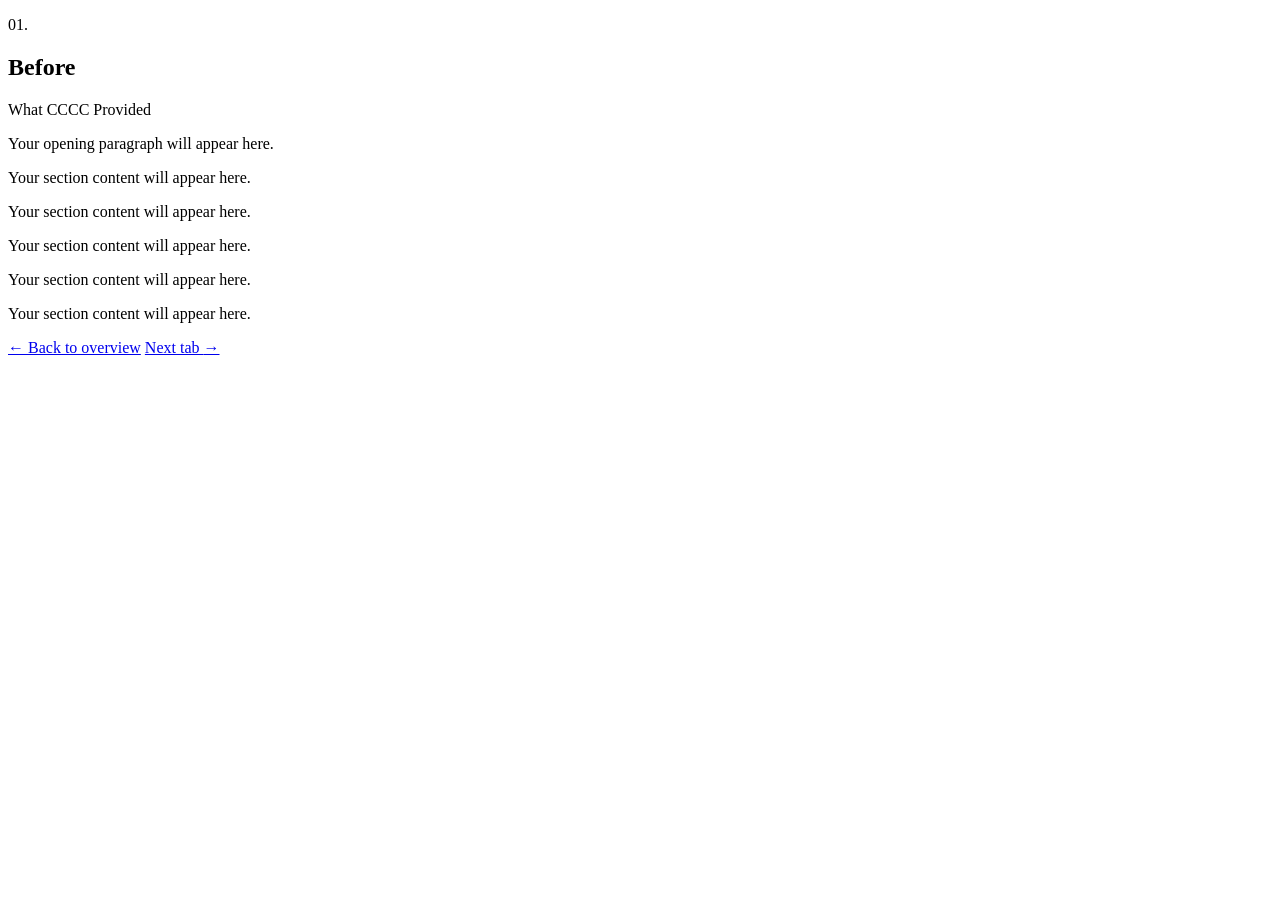
==== before.html @ a8fb2c17 "before.html" ====
<!DOCTYPE html>
<html lang="en">
<head>
  <meta charset="UTF-8">
  <meta name="viewport" content="width=device-width, initial-scale=1">
  <title>Before | What Remains</title>
  <link rel="stylesheet" href="style.css">
</head>
<body>
  <main class="section-page">
    <!-- Change the background color in style.css for each section. -->
    <article class="content-card" aria-labelledby="section-title">
      <header class="section-header">
        <p class="section-number">01.</p>
        <h1 id="section-title">Before</h1>
        <p class="section-subtitle">What CCCC Provided</p>
      </header>

      <!-- Replace these paragraphs with your own content.
           Add as many paragraphs as needed; the card grows automatically. -->
      <div class="section-content">
        <p>Your opening paragraph will appear here.</p>
        <p>Your section content will appear here.</p>
        <p>Your section content will appear here.</p>
        <p>Your section content will appear here.</p>
        <p>Your section content will appear here.</p>
        <p>Your section content will appear here.</p>
      </div>
    </article>

    <nav class="page-navigation" aria-label="Webtext navigation">
      <!-- Replace index.html with your overview page's filename if different. -->
      <a href="index.html"><span aria-hidden="true">←</span> Back to overview</a>
      <!-- Replace next.html with the next section's actual filename. -->
      <a class="next-link" href="next.html" rel="next">Next tab <span aria-hidden="true">→</span></a>
    </nav>
  </main>
</body>
</html>
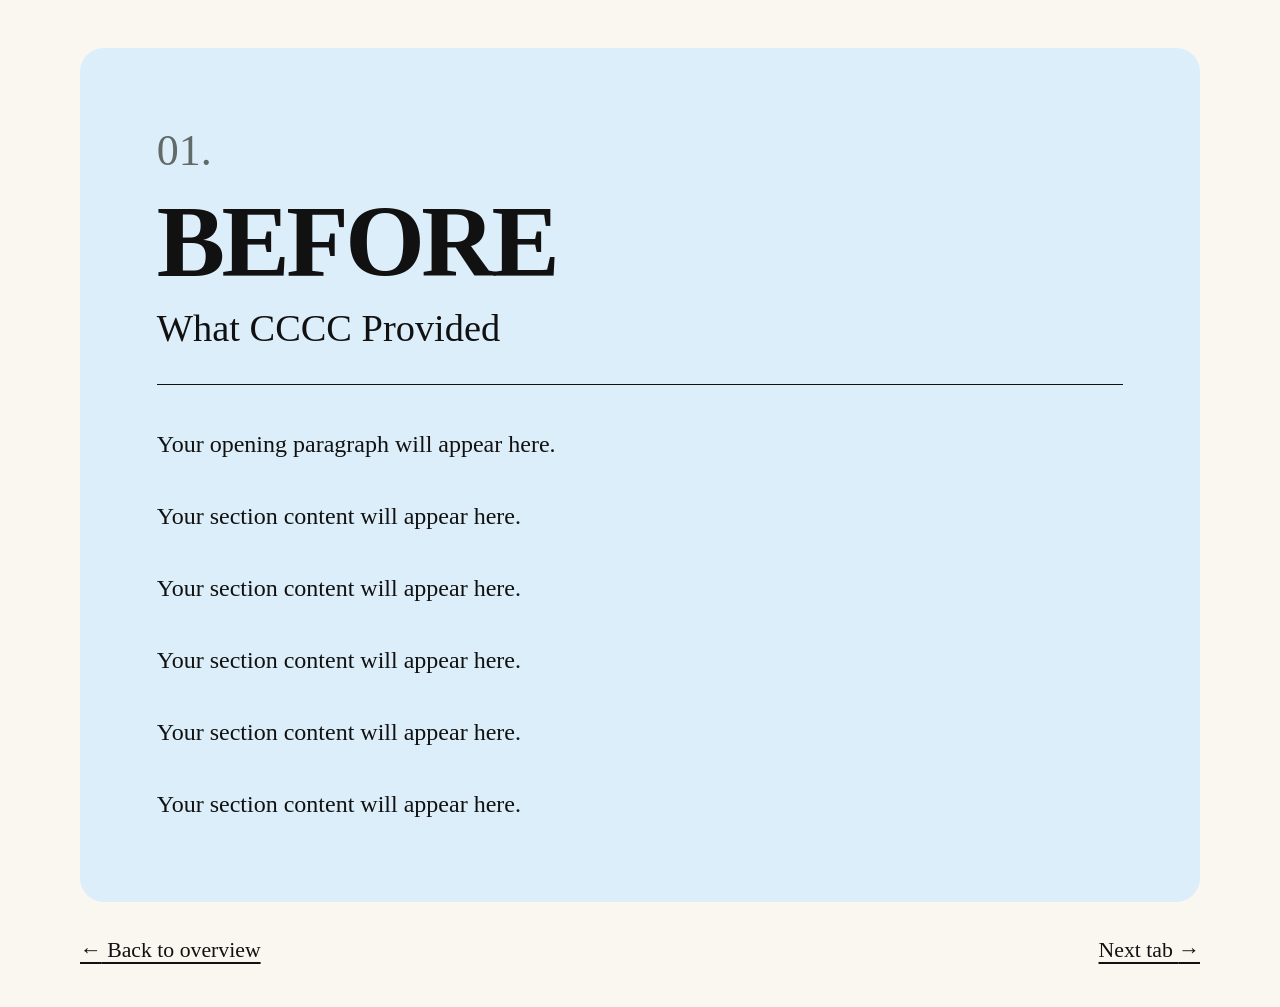
==== commit 4c01edd7: "Remove placeholder comments from before.html Removed comments about changing background color and ad" ====
--- a/before.html
+++ b/before.html
@@ -8,16 +8,13 @@
 </head>
 <body>
   <main class="section-page">
-    <!-- Change the background color in style.css for each section. -->
     <article class="content-card" aria-labelledby="section-title">
       <header class="section-header">
         <p class="section-number">01.</p>
         <h1 id="section-title">Before</h1>
         <p class="section-subtitle">What CCCC Provided</p>
       </header>
-
-      <!-- Replace these paragraphs with your own content.
-           Add as many paragraphs as needed; the card grows automatically. -->
+      
       <div class="section-content">
         <p>Your opening paragraph will appear here.</p>
         <p>Your section content will appear here.</p>
--- a/style.css
+++ b/style.css
@@ -0,0 +1,89 @@
+:root {
+  --page-background: #faf7f0;
+  --card-background: #dceef9;
+  --text-color: #111111;
+}
+
+* { box-sizing: border-box; }
+
+body {
+  margin: 0;
+  background: var(--page-background);
+  color: var(--text-color);
+  font-family: Georgia, "Times New Roman", serif;
+}
+
+.section-page {
+  width: min(1120px, calc(100% - 64px));
+  margin: 48px auto 32px;
+}
+
+.content-card {
+  background: var(--card-background);
+  border-radius: 24px;
+  padding: clamp(28px, 6vw, 88px);
+}
+
+.section-header {
+  padding-bottom: 30px;
+  margin-bottom: 38px;
+  border-bottom: 1px solid var(--text-color);
+}
+
+.section-number {
+  margin: 0 0 12px;
+  color: #626969;
+  font-size: clamp(28px, 3.5vw, 44px);
+  line-height: 1.2;
+}
+
+h1 {
+  margin: 0 0 10px;
+  font-size: clamp(42px, 8vw, 112px);
+  font-weight: 700;
+  line-height: 1.02;
+  letter-spacing: -0.035em;
+  text-transform: uppercase;
+  overflow-wrap: anywhere;
+}
+
+.section-subtitle {
+  margin: 0;
+  font-size: clamp(22px, 3vw, 40px);
+  line-height: 1.3;
+}
+
+.section-content {
+  max-width: 68ch;
+  font-size: clamp(18px, 1.9vw, 24px);
+  line-height: 1.75;
+  overflow-wrap: break-word;
+}
+
+.section-content p { margin: 0 0 1.25em; }
+.section-content > :last-child { margin-bottom: 0; }
+.section-content h2 { font-size: 1.4em; line-height: 1.25; margin-top: 1.8em; }
+.section-content img, .section-content video { max-width: 100%; height: auto; }
+.section-content blockquote { margin: 1.5em 0; padding-left: 1em; border-left: 3px solid #626969; }
+
+.page-navigation {
+  display: flex;
+  justify-content: space-between;
+  align-items: center;
+  gap: 20px;
+  margin-top: 24px;
+  font-size: clamp(17px, 1.7vw, 22px);
+}
+
+a { color: inherit; text-underline-offset: 5px; }
+.page-navigation a { display: inline-block; padding-block: 12px; }
+.next-link { margin-left: auto; text-align: right; }
+a:hover { text-decoration-thickness: 2px; }
+a:focus-visible { outline: 3px solid #245d80; outline-offset: 6px; border-radius: 2px; }
+
+@media (max-width: 600px) {
+  .section-page { width: calc(100% - 28px); margin-top: 16px; }
+  .content-card { border-radius: 18px; padding: 28px 22px; }
+  .section-header { padding-bottom: 24px; margin-bottom: 26px; }
+  .page-navigation { gap: 12px; flex-wrap: wrap; margin-top: 16px; }
+}
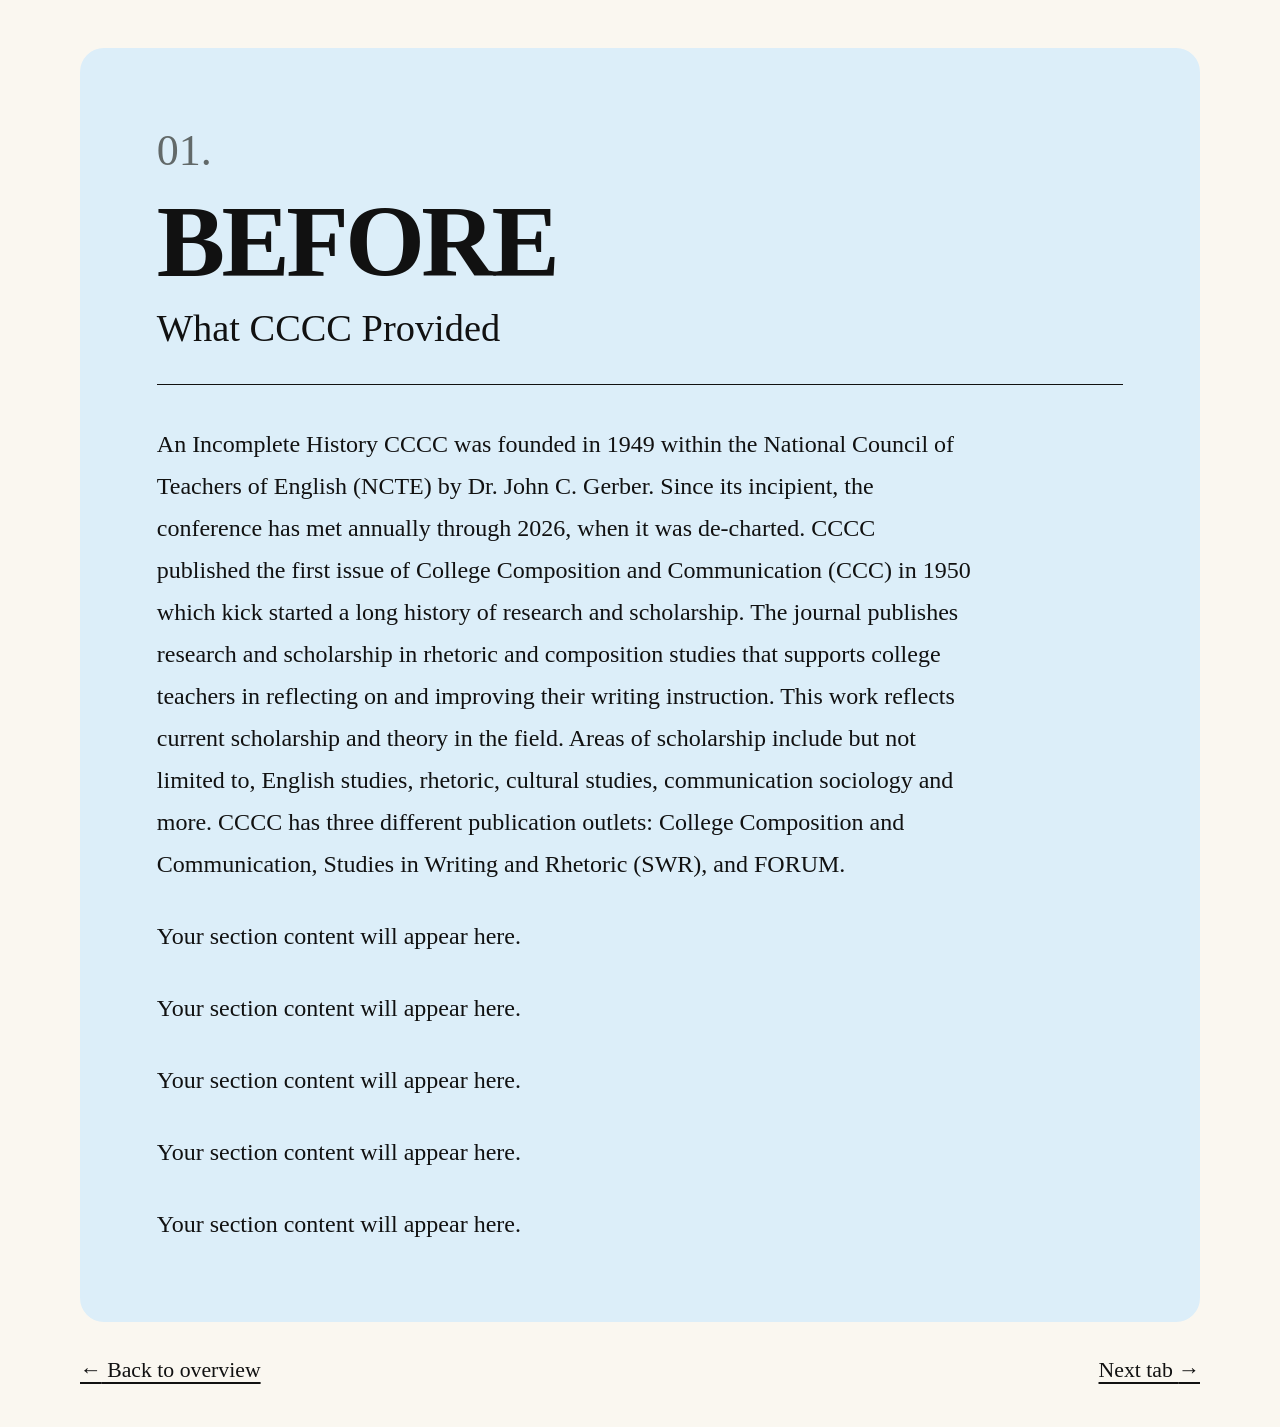
==== commit 9ae2bfe2: "Revise opening paragraph with CCCC history Updated the opening paragraph to provide a detailed histo" ====
--- a/before.html
+++ b/before.html
@@ -16,7 +16,8 @@
       </header>
       
       <div class="section-content">
-        <p>Your opening paragraph will appear here.</p>
+        <p>An Incomplete History
+          CCCC was founded in 1949 within the National Council of Teachers of English (NCTE) by Dr. John C. Gerber. Since its incipient, the conference has met annually through 2026, when it was de-charted. CCCC published the first issue of College Composition and Communication (CCC) in 1950 which kick started a long history of research and scholarship. The journal publishes research and scholarship in rhetoric and composition studies that supports college teachers in reflecting on and improving their writing instruction. This work reflects current scholarship and theory in the field. Areas of scholarship include but not limited to, English studies, rhetoric, cultural studies, communication sociology and more. CCCC has three different publication outlets: College Composition and Communication, Studies in Writing and Rhetoric (SWR), and FORUM.</p>
         <p>Your section content will appear here.</p>
         <p>Your section content will appear here.</p>
         <p>Your section content will appear here.</p>
@@ -26,11 +27,18 @@
     </article>
 
     <nav class="page-navigation" aria-label="Webtext navigation">
-      <!-- Replace index.html with your overview page's filename if different. -->
-      <a href="index.html"><span aria-hidden="true">←</span> Back to overview</a>
-      <!-- Replace next.html with the next section's actual filename. -->
-      <a class="next-link" href="next.html" rel="next">Next tab <span aria-hidden="true">→</span></a>
-    </nav>
+
+  <a href="index.html">
+    <span aria-hidden="true">←</span>
+    Back to overview
+  </a>
+
+  <a class="next-link" href="disruption.html" rel="next">
+    Next tab
+    <span aria-hidden="true">→</span>
+  </a>
+
+</nav>
   </main>
 </body>
 </html>
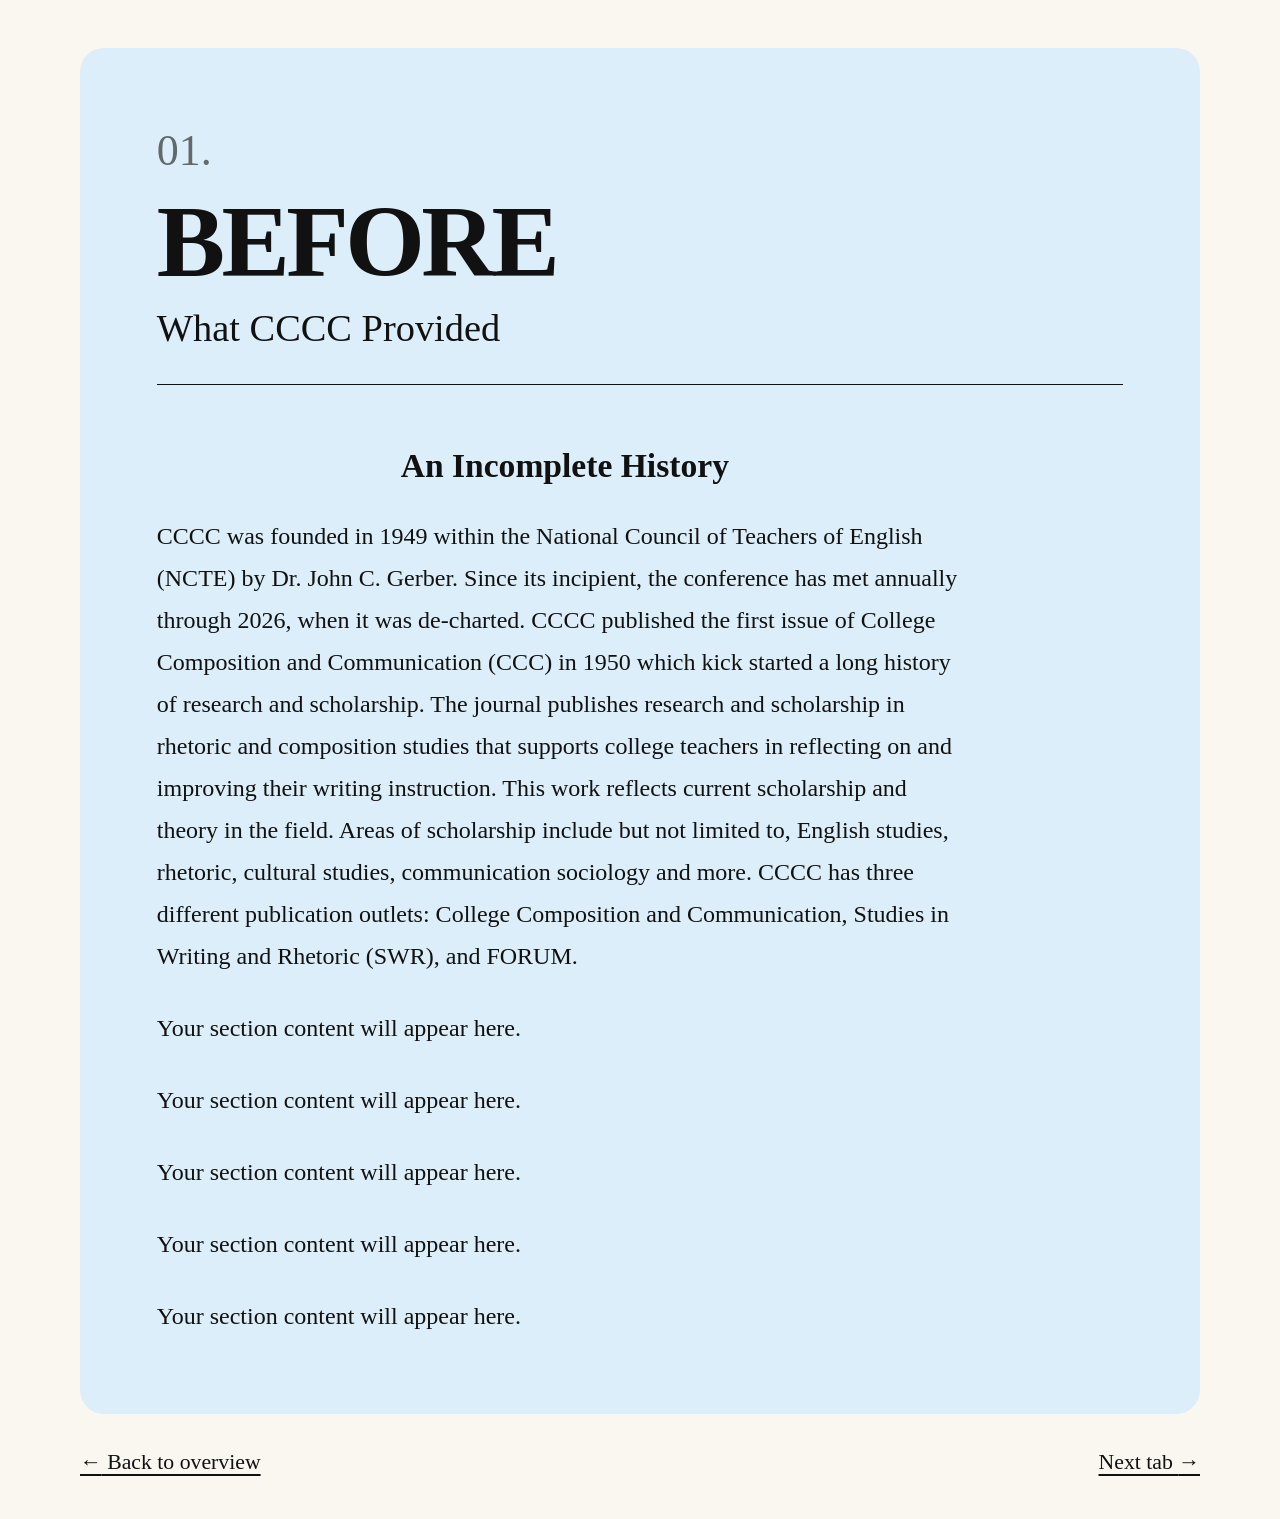
==== commit 4d052e40: "Update before.html" ====
--- a/before.html
+++ b/before.html
@@ -16,8 +16,8 @@
       </header>
       
       <div class="section-content">
-        <p>An Incomplete History
-          CCCC was founded in 1949 within the National Council of Teachers of English (NCTE) by Dr. John C. Gerber. Since its incipient, the conference has met annually through 2026, when it was de-charted. CCCC published the first issue of College Composition and Communication (CCC) in 1950 which kick started a long history of research and scholarship. The journal publishes research and scholarship in rhetoric and composition studies that supports college teachers in reflecting on and improving their writing instruction. This work reflects current scholarship and theory in the field. Areas of scholarship include but not limited to, English studies, rhetoric, cultural studies, communication sociology and more. CCCC has three different publication outlets: College Composition and Communication, Studies in Writing and Rhetoric (SWR), and FORUM.</p>
+        <h2 style="text-align: center;">An Incomplete History</h2>
+        <p>CCCC was founded in 1949 within the National Council of Teachers of English (NCTE) by Dr. John C. Gerber. Since its incipient, the conference has met annually through 2026, when it was de-charted. CCCC published the first issue of College Composition and Communication (CCC) in 1950 which kick started a long history of research and scholarship. The journal publishes research and scholarship in rhetoric and composition studies that supports college teachers in reflecting on and improving their writing instruction. This work reflects current scholarship and theory in the field. Areas of scholarship include but not limited to, English studies, rhetoric, cultural studies, communication sociology and more. CCCC has three different publication outlets: College Composition and Communication, Studies in Writing and Rhetoric (SWR), and FORUM.</p>
         <p>Your section content will appear here.</p>
         <p>Your section content will appear here.</p>
         <p>Your section content will appear here.</p>
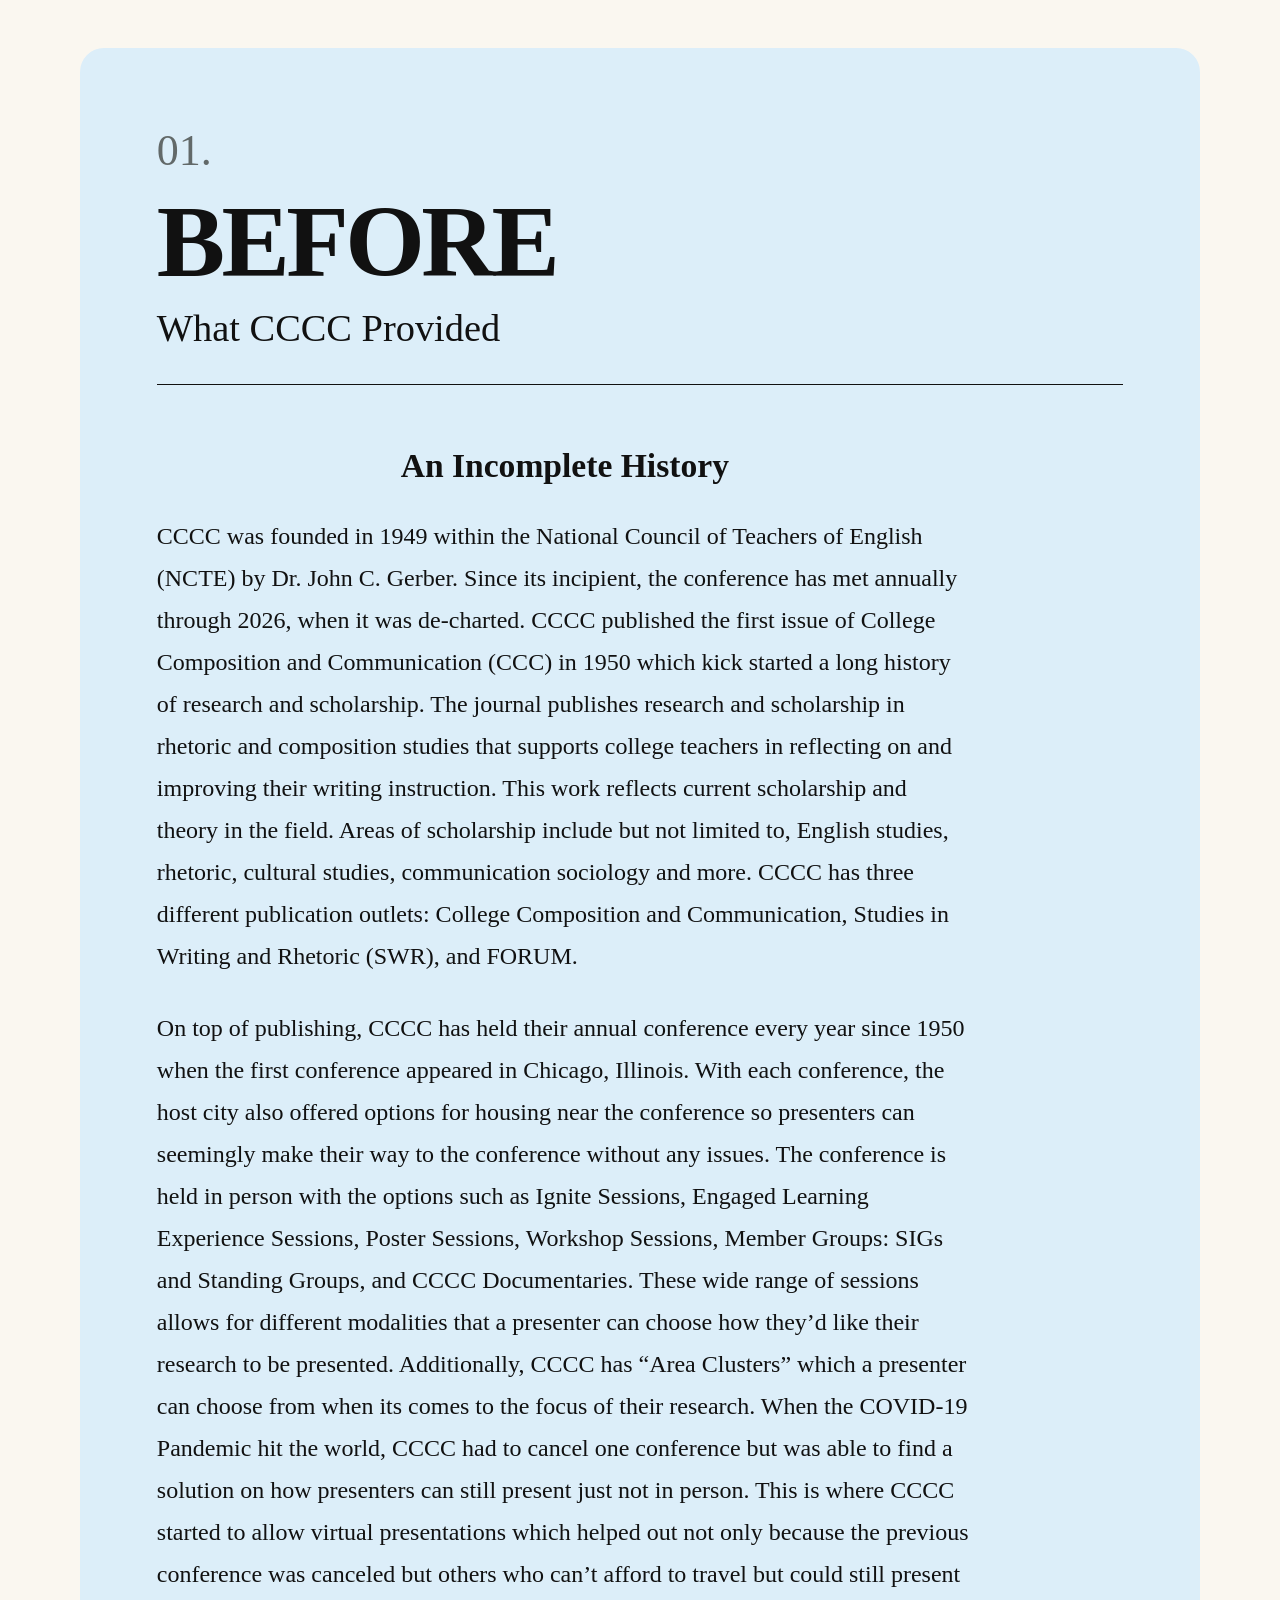
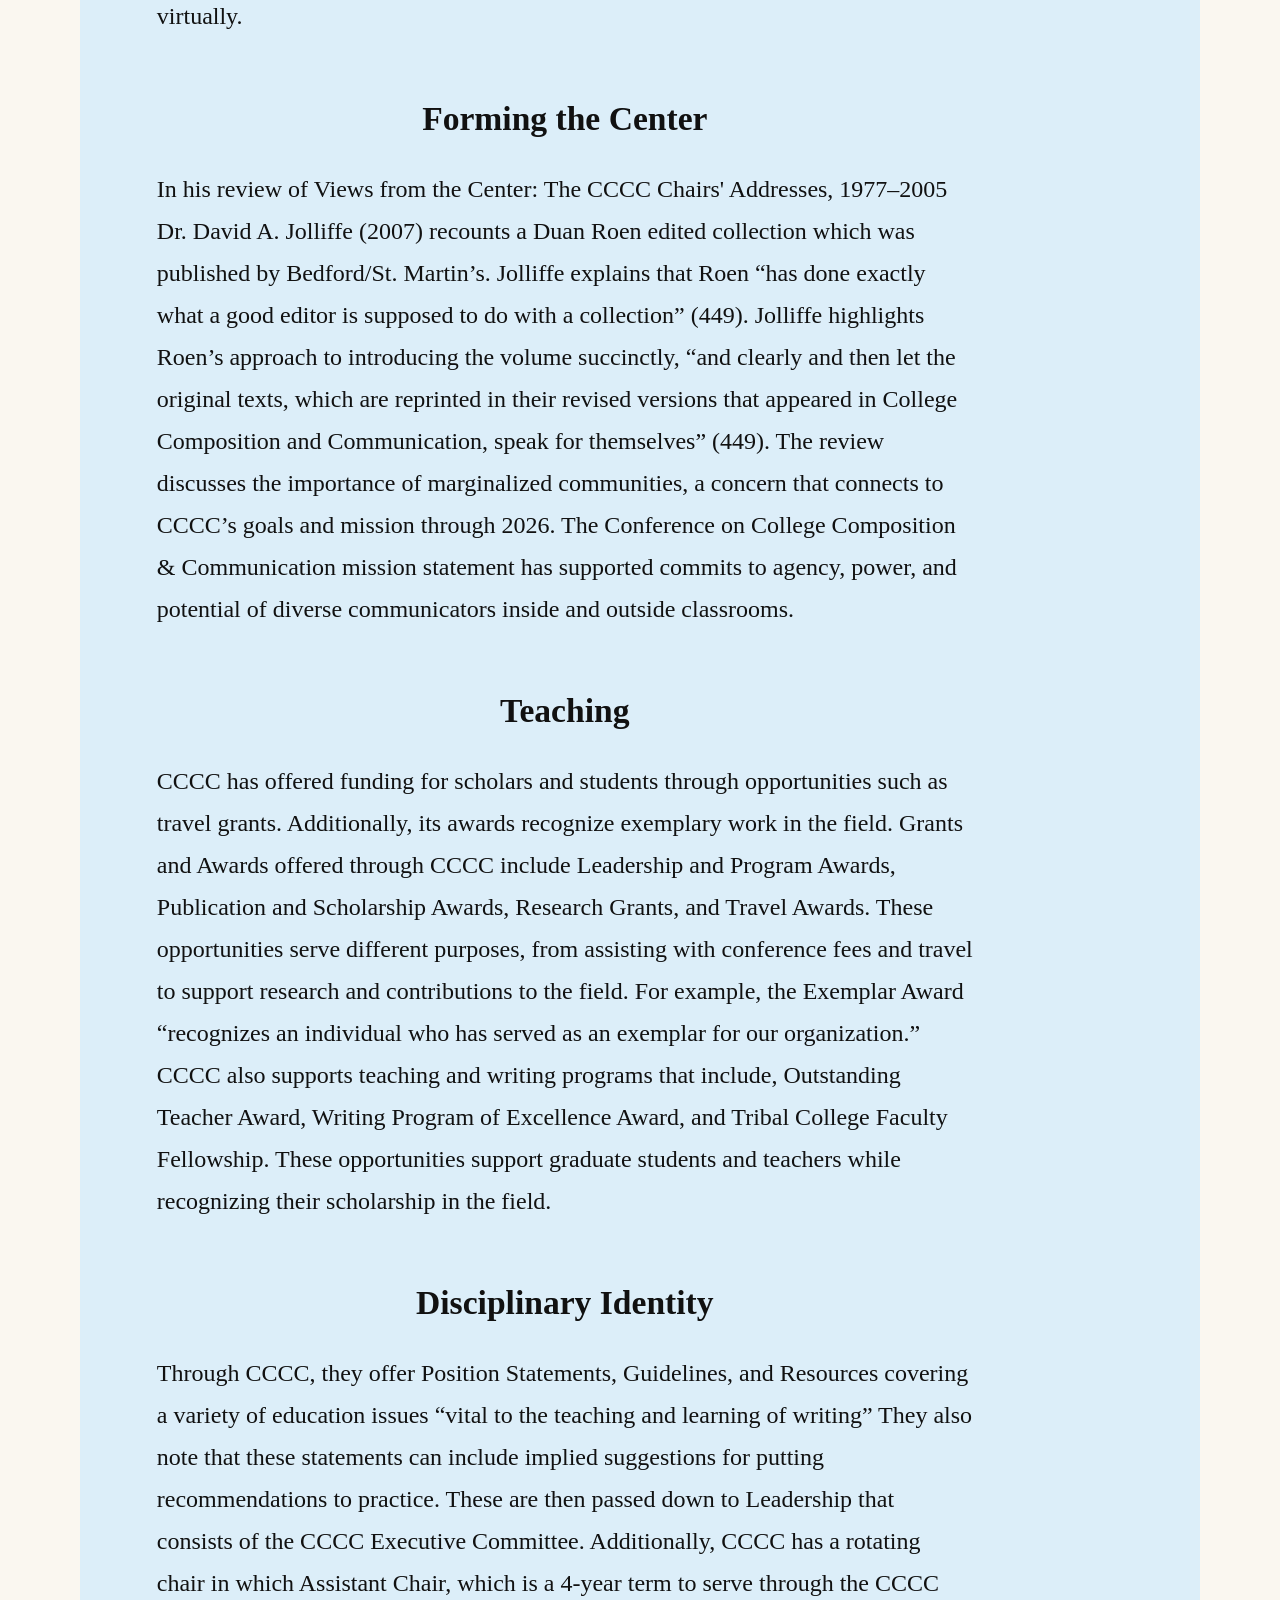
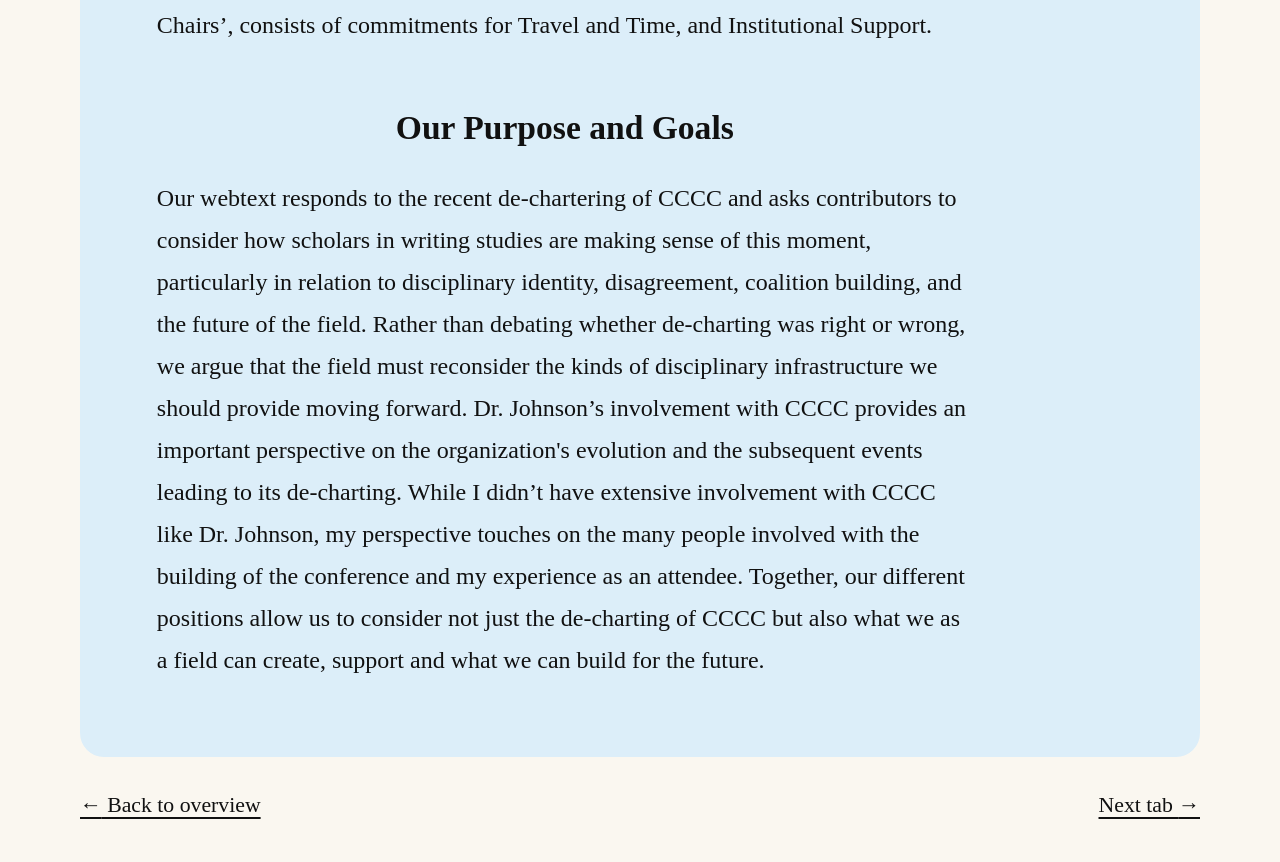
==== commit 2fc4b3ce: "Update before.html" ====
--- a/before.html
+++ b/before.html
@@ -18,11 +18,15 @@
       <div class="section-content">
         <h2 style="text-align: center;">An Incomplete History</h2>
         <p>CCCC was founded in 1949 within the National Council of Teachers of English (NCTE) by Dr. John C. Gerber. Since its incipient, the conference has met annually through 2026, when it was de-charted. CCCC published the first issue of College Composition and Communication (CCC) in 1950 which kick started a long history of research and scholarship. The journal publishes research and scholarship in rhetoric and composition studies that supports college teachers in reflecting on and improving their writing instruction. This work reflects current scholarship and theory in the field. Areas of scholarship include but not limited to, English studies, rhetoric, cultural studies, communication sociology and more. CCCC has three different publication outlets: College Composition and Communication, Studies in Writing and Rhetoric (SWR), and FORUM.</p>
-        <p>Your section content will appear here.</p>
-        <p>Your section content will appear here.</p>
-        <p>Your section content will appear here.</p>
-        <p>Your section content will appear here.</p>
-        <p>Your section content will appear here.</p>
+        <p>On top of publishing, CCCC has held their annual conference every year since 1950 when the first conference appeared in Chicago, Illinois. With each conference, the host city also offered options for housing near the conference so presenters can seemingly make their way to the conference without any issues. The conference is held in person with the options such as Ignite Sessions, Engaged Learning Experience Sessions, Poster Sessions, Workshop Sessions, Member Groups: SIGs and Standing Groups, and CCCC Documentaries. These wide range of sessions allows for different modalities that a presenter can choose how they’d like their research to be presented. Additionally, CCCC has “Area Clusters” which a presenter can choose from when its comes to the focus of their research. When the COVID-19 Pandemic hit the world, CCCC had to cancel one conference but was able to find a solution on how presenters can still present just not in person. This is where CCCC started to allow virtual presentations which helped out not only because the previous conference was canceled but others who can’t afford to travel but could still present virtually.</p>
+        <h2 style="text-align: center;">Forming the Center</h2>
+        <p>In his review of Views from the Center: The CCCC Chairs' Addresses, 1977–2005 Dr. David A. Jolliffe (2007) recounts a Duan Roen edited collection which was published by Bedford/St. Martin’s. Jolliffe explains that Roen “has done exactly what a good editor is supposed to do with a collection” (449). Jolliffe highlights Roen’s approach to introducing  the volume succinctly, “and clearly and then let the original texts, which are reprinted in their revised versions that appeared in College Composition and Communication, speak for themselves” (449). The review discusses the importance of marginalized communities, a concern that connects to CCCC’s goals and mission through 2026. The Conference on College Composition & Communication mission statement has supported commits to agency, power, and potential of diverse communicators inside and outside classrooms.</p>
+        <h2 style="text-align: center;">Teaching</h2>
+        <p>CCCC has offered funding for scholars and students through opportunities such as travel grants. Additionally, its awards recognize exemplary work in the field. Grants and Awards offered through CCCC include Leadership and Program Awards, Publication and Scholarship Awards, Research Grants, and Travel Awards. These opportunities serve different purposes, from assisting with conference fees and travel to support research and contributions to the field. For example, the Exemplar Award “recognizes an individual who has served as an exemplar for our organization.” CCCC also supports teaching and writing programs that include, Outstanding Teacher Award, Writing Program of Excellence Award, and Tribal College Faculty Fellowship. These opportunities support graduate students and teachers while recognizing their scholarship in the field.</p>
+        <h2 style="text-align: center;">Disciplinary Identity</h2>
+        <p>Through CCCC, they offer Position Statements, Guidelines, and Resources covering a variety of education issues “vital to the teaching and learning of writing” They also note that these statements can include implied suggestions for putting recommendations to practice. These are then passed down to Leadership that consists of the CCCC Executive Committee. Additionally, CCCC has a rotating chair in which Assistant Chair, which is a 4-year term to serve through the CCCC Chairs’, consists of commitments for Travel and Time, and Institutional Support.</p>
+        <h2 style="text-align: center;">Our Purpose and Goals</h2>
+        <p>Our webtext responds to the recent de-chartering of CCCC and asks contributors to consider how scholars in writing studies are making sense of this moment, particularly in relation to disciplinary identity, disagreement, coalition building, and the future of the field. Rather than debating whether de-charting was right or wrong, we argue that the field must reconsider the kinds of disciplinary infrastructure we should provide moving forward. Dr. Johnson’s involvement with CCCC provides an important perspective on the organization's evolution and the subsequent events leading to its de-charting. While I didn’t have extensive involvement with CCCC like Dr. Johnson, my perspective touches on the many people involved with the building of the conference and my experience as an attendee. Together, our different positions allow us to consider not just the de-charting of CCCC but also what we as a field can create, support and what we can build for the future.</p>
       </div>
     </article>
 
